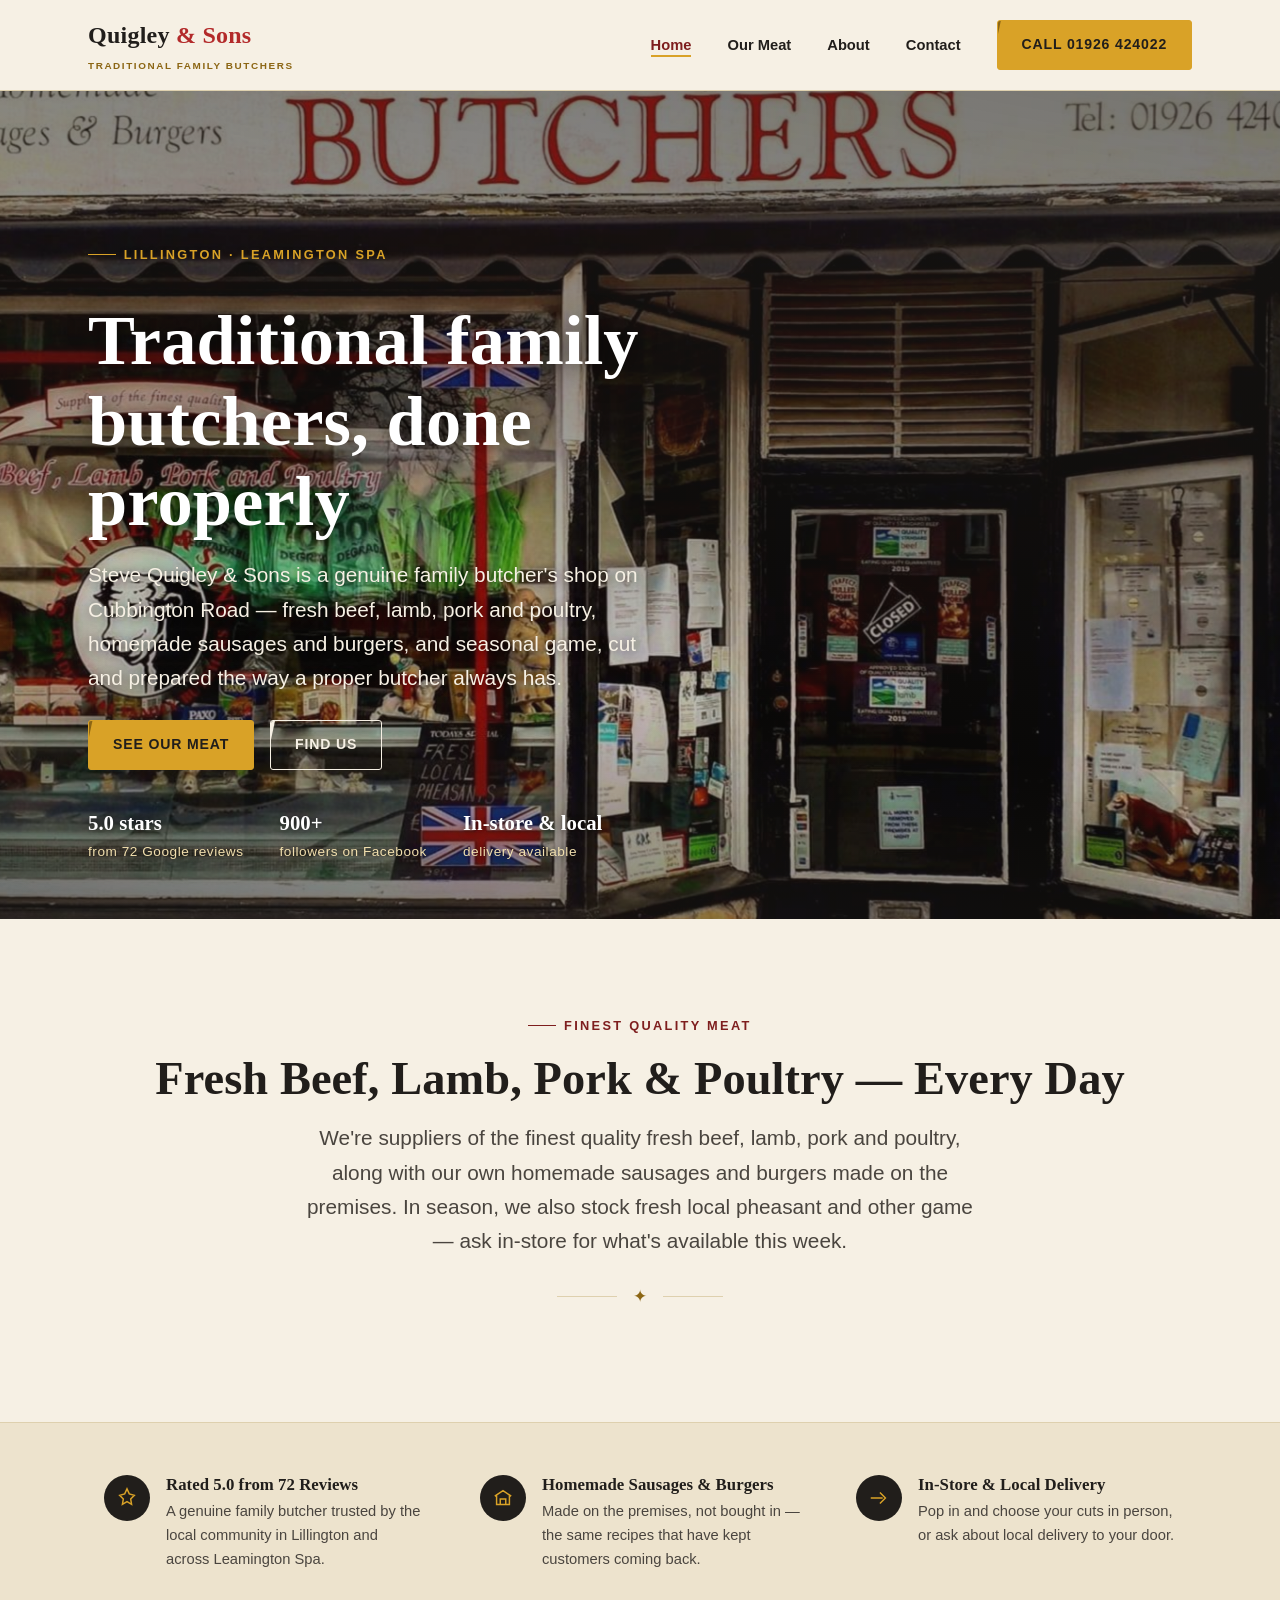
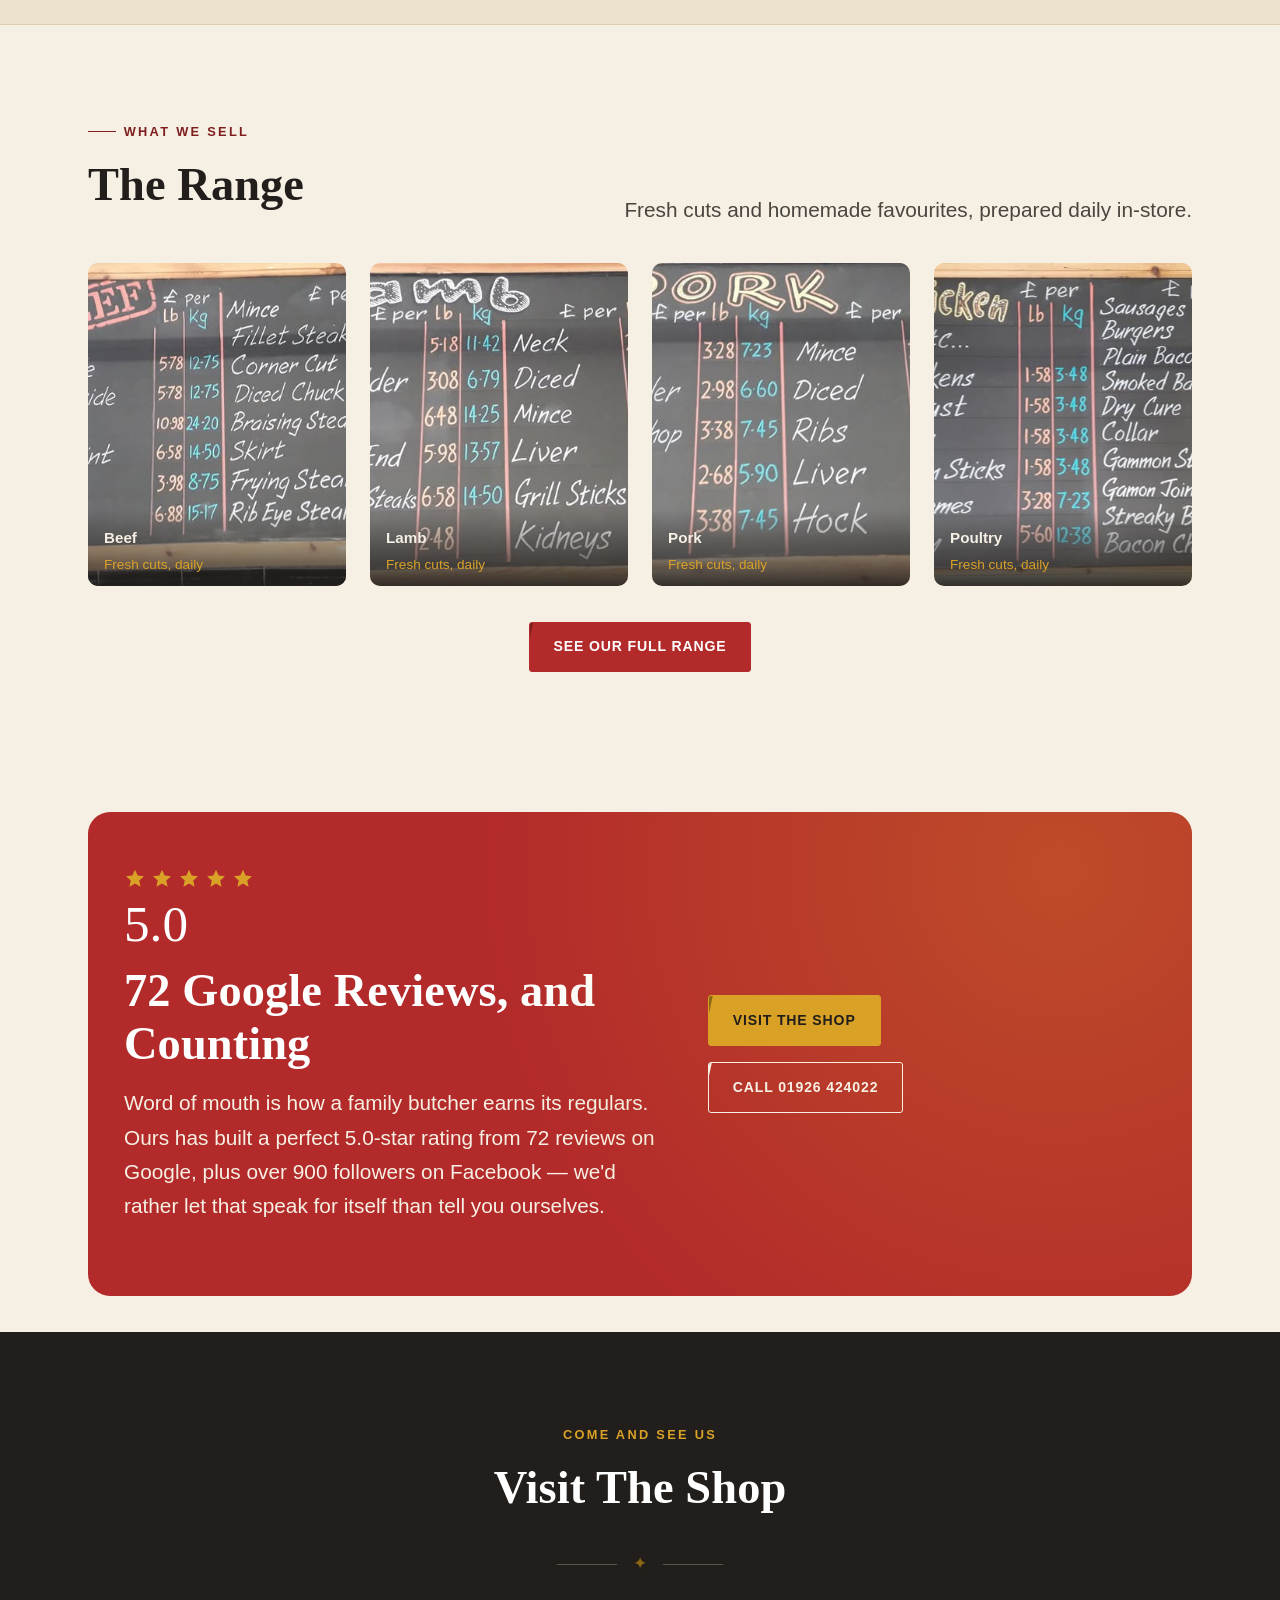
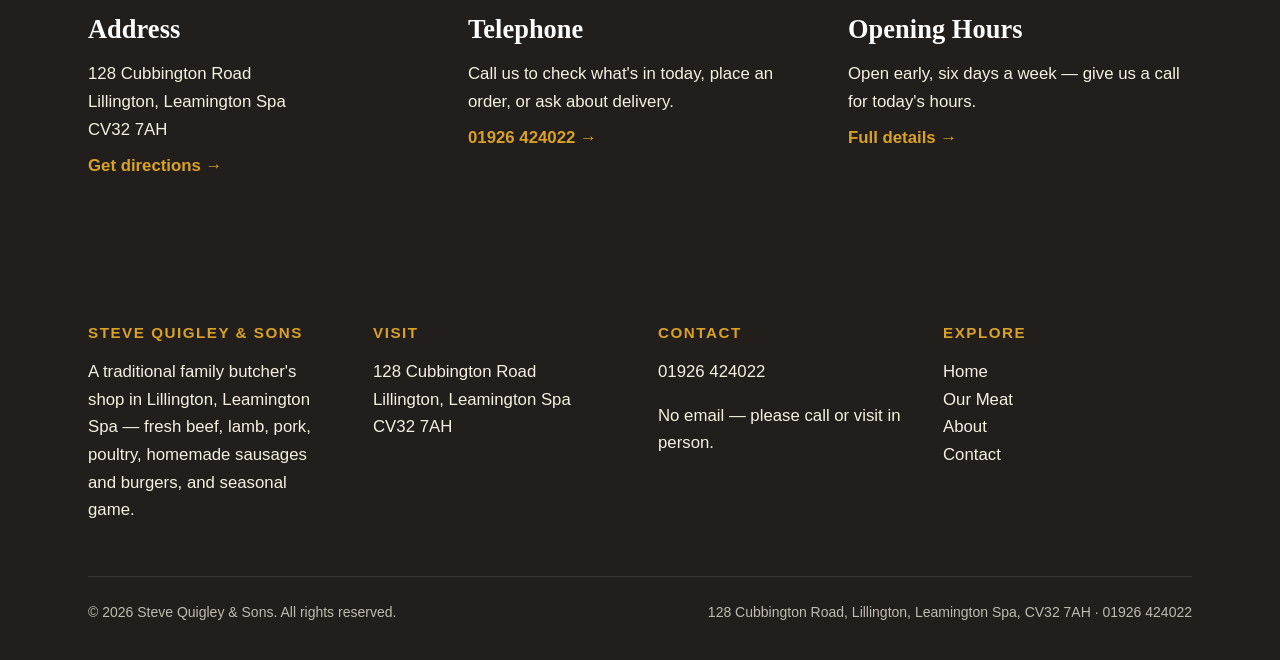
==== index.html @ 2c29aad6 "Build Steve Quigley & Sons redesign concept site Free unsolicited demo redesign for a traditional fa" ====
<!DOCTYPE html>
<html lang="en-GB" class="no-js">
<head>
<meta charset="UTF-8">
<meta name="viewport" content="width=device-width, initial-scale=1.0">
<title>Steve Quigley &amp; Sons — Traditional Family Butchers, Lillington, Leamington Spa</title>
<meta name="description" content="Steve Quigley &amp; Sons, 128 Cubbington Road, Lillington, Leamington Spa — a traditional family butcher's shop. Fresh beef, lamb, pork and poultry, homemade sausages and burgers, and seasonal game. Rated 5.0 from 72 Google reviews.">
<link rel="icon" type="image/svg+xml" href="assets/img/favicon.svg">
<link rel="stylesheet" href="assets/css/tokens.css">
<link rel="stylesheet" href="assets/css/main.css">
<style>
  /* ============================================================
     Home page — hero on the real shopfront photo + supporting sections
     Page-specific styles only; shared components live in main.css
     ============================================================ */

  /* ---- Hero ---- */
  .hero {
    position: relative;
    min-height: clamp(520px, 92vh, 880px);
    display: flex;
    align-items: flex-end;
    overflow: hidden;
    background: var(--color-charcoal);
  }
  .hero__media {
    position: absolute;
    inset: 0;
    overflow: hidden;
  }
  .hero__image {
    width: 100%;
    height: 100%;
    object-fit: cover;
    object-position: center 32%;
    transform: scale(1.06);
    filter: saturate(1);
    will-change: transform;
  }
  /* Scrim: charcoal wash, angled top -> transparent so the cream headline text
     stays legible without a flat cheap overlay. Paired with text-shadow on the
     headline/lead below for reliable legibility on top of a busy photo. */
  .hero__scrim {
    position: absolute;
    inset: 0;
    background: linear-gradient(190deg,
      rgba(33, 30, 27, 0.62) 0%,
      rgba(33, 30, 27, 0.48) 38%,
      rgba(33, 30, 27, 0.28) 68%,
      rgba(33, 30, 27, 0.66) 100%);
    transition: opacity 1.2s var(--ease-out);
  }
  @keyframes hero-settle {
    from { transform: scale(1.06); filter: saturate(0.92); }
    to   { transform: scale(1); filter: saturate(1); }
  }
  .hero__image.is-active {
    animation: hero-settle 5.5s var(--ease-out) forwards;
  }
  .hero__media.is-active .hero__scrim { opacity: 1; }
  .hero__scrim { opacity: 1; }

  /* Static / reduced-motion fallback: correct final composition, no motion */
  .hero__image.is-static {
    animation: none !important;
    transform: scale(1) !important;
    filter: none !important;
  }
  .hero__scrim.is-static { opacity: 0.78 !important; }

  .hero__content {
    position: relative;
    z-index: 2;
    width: 100%;
    padding-block: var(--space-6) var(--space-5);
    color: var(--color-cream);
  }
  .hero__eyebrow {
    color: var(--color-mustard);
    text-shadow: 0 1px 4px rgba(33, 30, 27, 0.7);
  }
  .hero__eyebrow::before { background: var(--color-mustard); }
  .hero__rule {
    width: 96px;
    height: 2px;
    background: var(--color-mustard);
    margin: 0 0 var(--space-2);
    transform: scaleX(0);
    transform-origin: left center;
    transition: transform 0.9s var(--ease-brass);
    transition-delay: 0.15s;
  }
  .hero__rule.is-active { transform: scaleX(1); }
  .hero__rule.is-static { transform: scaleX(1); transition: none; }

  .hero h1 {
    color: var(--color-white);
    max-width: 18ch;
    font-size: var(--fs-h1);
    text-shadow: 0 2px 20px rgba(0, 0, 0, 0.55);
  }
  .hero__lead {
    font-family: var(--font-sans);
    font-size: var(--fs-lead);
    color: var(--color-cream);
    max-width: 48ch;
    text-shadow: 0 1px 10px rgba(0, 0, 0, 0.5);
  }
  .hero__actions {
    display: flex;
    flex-wrap: wrap;
    gap: var(--space-2);
    margin-top: var(--space-3);
  }
  .hero__meta {
    margin-top: var(--space-4);
    display: flex;
    flex-wrap: wrap;
    gap: var(--space-4);
    font-family: var(--font-sans);
    font-size: 0.85rem;
    letter-spacing: 0.04em;
    color: var(--color-mustard-pale);
    text-shadow: 0 1px 6px rgba(0, 0, 0, 0.5);
  }
  .hero__meta strong {
    display: block;
    font-family: var(--font-display);
    font-size: 1.3rem;
    color: var(--color-white);
    letter-spacing: 0;
  }

  @media (prefers-reduced-motion: reduce) {
    .hero__image { transform: none; animation: none; }
    .hero__scrim { opacity: 0.78; }
    .hero__rule { transform: scaleX(1); transition: none; }
  }

  /* On narrow viewports this crop lands the real photo's own red "BUTCHERS"
     signage lettering directly behind the eyebrow — measured at only ~3:1
     against the real photo pixel there, below the 4.5:1 needed for text this
     small (per the QA rule: scrim + text-shadow together is not automatically
     enough — verified against the real photo, not just a screenshot). Give
     the eyebrow a solid dark chip so it reads cleanly regardless of what's
     behind it. !important guards against source-order drift since both
     rules share identical specificity. */
  @media (max-width: 639px) {
    .hero .eyebrow {
      background: rgba(33, 30, 27, 0.75) !important;
      color: var(--color-white) !important;
      padding: 0.3em 0.7em 0.3em 0 !important;
      border-radius: 2px !important;
    }
    .hero .eyebrow::before { background: var(--color-mustard) !important; }
  }

  /* ---- Intro / tagline ---- */
  .intro {
    text-align: center;
  }
  .intro__lead {
    margin-inline: auto;
    font-size: var(--fs-lead);
  }
  .intro .ornament { margin-top: var(--space-3); }

  /* ---- Trust strip ---- */
  .trust {
    background: var(--color-cream-deep);
    border-block: 1px solid var(--color-line);
  }
  .trust-grid {
    display: grid;
    grid-template-columns: repeat(3, 1fr);
    gap: var(--space-3);
  }
  .trust-item {
    display: flex;
    align-items: flex-start;
    gap: var(--space-2);
    padding: var(--space-2);
  }
  .trust-item__icon {
    flex-shrink: 0;
    width: 46px;
    height: 46px;
    border-radius: 50%;
    background: var(--color-charcoal);
    display: flex;
    align-items: center;
    justify-content: center;
  }
  .trust-item__icon svg { width: 22px; height: 22px; }
  .trust-item h3 {
    font-size: 1.05rem;
    margin-bottom: 0.25em;
  }
  .trust-item p {
    font-family: var(--font-sans);
    font-size: 0.92rem;
    color: var(--color-text-soft);
    margin: 0;
  }
  @media (max-width: 899px) {
    .trust-grid { grid-template-columns: 1fr; }
  }

  /* ---- Range preview grid (product categories) ---- */
  .range-grid {
    display: grid;
    grid-template-columns: repeat(4, 1fr);
    gap: var(--space-3);
  }
  .range-grid .gallery-item {
    aspect-ratio: 4 / 5;
  }
  @media (max-width: 1199px) {
    .range-grid { grid-template-columns: repeat(2, 1fr); }
  }
  @media (max-width: 639px) {
    .range-grid { grid-template-columns: 1fr; }
  }
  .section-head {
    display: flex;
    flex-wrap: wrap;
    align-items: flex-end;
    justify-content: space-between;
    gap: var(--space-3);
    margin-bottom: var(--space-4);
  }
  .section-head .lead { margin-bottom: 0; }

  /* ---- Rating callout ---- */
  .rating-callout {
    background: var(--color-red);
    color: var(--color-white);
    border-radius: var(--radius-lg);
    padding: var(--space-5) var(--space-4);
    display: grid;
    grid-template-columns: 1.1fr 0.9fr;
    gap: var(--space-4);
    align-items: center;
    position: relative;
    overflow: hidden;
  }
  .rating-callout::before {
    content: "";
    position: absolute;
    inset: 0;
    background: radial-gradient(circle at 88% 12%, rgba(217, 162, 39, 0.28), transparent 55%);
    pointer-events: none;
  }
  .rating-callout h2 { color: var(--color-white); }
  .rating-callout .lead { color: var(--color-cream); font-family: var(--font-sans); }
  .rating-callout__stars {
    display: flex;
    align-items: center;
    gap: 0.3em;
    color: var(--color-mustard);
    margin-bottom: var(--space-1);
  }
  .rating-callout__stars svg { width: 22px; height: 22px; }
  .rating-callout__figure {
    font-family: var(--font-display);
    font-size: clamp(2.6rem, 4vw, 3.4rem);
    color: var(--color-white);
    line-height: 1;
  }
  .rating-callout__actions {
    position: relative;
    z-index: 1;
    display: flex;
    flex-direction: column;
    gap: var(--space-2);
    align-items: flex-start;
  }
  @media (max-width: 899px) {
    .rating-callout { grid-template-columns: 1fr; }
  }

  /* ---- Visit-us CTA band ---- */
  .visit-band {
    background: var(--color-charcoal);
    color: var(--color-cream);
  }
  .visit-grid {
    display: grid;
    grid-template-columns: repeat(3, 1fr);
    gap: var(--space-4);
    align-items: start;
  }
  .visit-grid h3 { color: var(--color-white); }
  .visit-card {
    font-family: var(--font-sans);
  }
  .visit-card p { color: var(--color-cream); margin: 0; }
  .visit-card a.visit-link {
    display: inline-block;
    margin-top: 0.5em;
    color: var(--color-mustard);
    font-weight: 700;
    text-decoration: none;
    border-bottom: 1px solid transparent;
  }
  .visit-card a.visit-link:hover { border-color: var(--color-mustard); }
  .visit-band .ornament { margin-block: var(--space-4); }
  .visit-band .ornament::before, .visit-band .ornament::after { background: rgba(246, 240, 228, 0.25); }
  .visit-cta-actions {
    display: flex;
    flex-wrap: wrap;
    gap: var(--space-2);
    margin-top: var(--space-3);
  }
  @media (max-width: 899px) {
    .visit-grid { grid-template-columns: 1fr; }
  }
</style>
</head>
<body>
<a class="skip-link" href="#main">Skip to main content</a>

<div class="scroll-progress" aria-hidden="true"><div class="scroll-progress__fill"></div></div>

<header class="site-header">
  <div class="container nav">
    <a class="nav__brand" href="index.html">
      <span>
        <span class="nav__brand-mark">Quigley<span> &amp; Sons</span></span>
        <span class="nav__brand-sub">Traditional Family Butchers</span>
      </span>
    </a>
    <button class="nav__toggle" aria-expanded="false" aria-controls="primary-nav" aria-label="Toggle menu">
      <span class="nav__toggle-icon"></span>
    </button>
    <ul class="nav__menu" id="primary-nav" data-open="false">
      <li><a href="index.html" aria-current="page">Home</a></li>
      <li><a href="meat.html">Our Meat</a></li>
      <li><a href="about.html">About</a></li>
      <li><a href="contact.html">Contact</a></li>
      <li><a class="btn btn--mustard" href="tel:01926424022">Call 01926 424022</a></li>
    </ul>
  </div>
</header>

<main id="main">

  <!-- ============ HERO: real shopfront photo ============ -->
  <section class="hero">
    <div class="hero__media" data-hero-patina>
      <img
        class="hero__image"
        src="assets/img/facebook/fb-cover-shopfront-butchers-sign.jpg"
        alt="The Steve Quigley &amp; Sons shopfront on Cubbington Road, Lillington — a cream fascia with Traditional Family Butchers and BUTCHERS painted in red lettering, a black-and-white striped awning, stone-clad frontage, and window displays of fresh meat"
        width="1440" height="1440"
        fetchpriority="high">
      <div class="hero__scrim"></div>
    </div>
    <div class="container hero__content">
      <p class="hero__eyebrow eyebrow">Lillington &middot; Leamington Spa</p>
      <div class="hero__rule"></div>
      <h1 data-reveal="up" data-reveal-delay="1">Traditional family butchers, done properly</h1>
      <p class="hero__lead" data-reveal="up" data-reveal-delay="2">
        Steve Quigley &amp; Sons is a genuine family butcher's shop on Cubbington Road — fresh beef,
        lamb, pork and poultry, homemade sausages and burgers, and seasonal game, cut and prepared
        the way a proper butcher always has.
      </p>
      <div class="hero__actions" data-reveal="up" data-reveal-delay="3">
        <a class="btn btn--mustard" href="meat.html">See Our Meat</a>
        <a class="btn btn--on-dark" href="contact.html">Find Us</a>
      </div>
      <div class="hero__meta" data-reveal="up" data-reveal-delay="3">
        <span><strong>5.0 stars</strong>from 72 Google reviews</span>
        <span><strong>900+</strong>followers on Facebook</span>
        <span><strong>In-store &amp; local</strong>delivery available</span>
      </div>
    </div>
  </section>

  <!-- ============ INTRO / TAGLINE ============ -->
  <section class="section intro">
    <div class="container" data-reveal="up">
      <p class="eyebrow text-center">Finest quality meat</p>
      <h2>Fresh Beef, Lamb, Pork &amp; Poultry — Every Day</h2>
      <p class="lead intro__lead">
        We're suppliers of the finest quality fresh beef, lamb, pork and poultry, along with our own
        homemade sausages and burgers made on the premises. In season, we also stock fresh local
        pheasant and other game — ask in-store for what's available this week.
      </p>
      <div class="ornament" aria-hidden="true">&#10022;</div>
    </div>
  </section>

  <!-- ============ TRUST / SERVICES STRIP ============ -->
  <section class="trust section--tight">
    <div class="container trust-grid">
      <div class="trust-item" data-reveal="up" data-reveal-delay="1">
        <span class="trust-item__icon" aria-hidden="true">
          <svg viewBox="0 0 24 24" fill="none" stroke="#D9A227" stroke-width="1.6"><path d="M12 2l2.5 5.5L20 9l-4 4 1 6-5-3-5 3 1-6-4-4 5.5-1.5z"/></svg>
        </span>
        <div>
          <h3>Rated 5.0 from 72 Reviews</h3>
          <p>A genuine family butcher trusted by the local community in Lillington and across Leamington Spa.</p>
        </div>
      </div>
      <div class="trust-item" data-reveal="up" data-reveal-delay="2">
        <span class="trust-item__icon" aria-hidden="true">
          <svg viewBox="0 0 24 24" fill="none" stroke="#D9A227" stroke-width="1.6"><path d="M3 10l9-6 9 6M5 9v10h14V9M9 19v-6h6v6"/></svg>
        </span>
        <div>
          <h3>Homemade Sausages &amp; Burgers</h3>
          <p>Made on the premises, not bought in — the same recipes that have kept customers coming back.</p>
        </div>
      </div>
      <div class="trust-item" data-reveal="up" data-reveal-delay="3">
        <span class="trust-item__icon" aria-hidden="true">
          <svg viewBox="0 0 24 24" fill="none" stroke="#D9A227" stroke-width="1.6"><path d="M3 12h13M13 6l6 6-6 6"/></svg>
        </span>
        <div>
          <h3>In-Store &amp; Local Delivery</h3>
          <p>Pop in and choose your cuts in person, or ask about local delivery to your door.</p>
        </div>
      </div>
    </div>
  </section>

  <!-- ============ RANGE PREVIEW GRID ============ -->
  <section class="section">
    <div class="container">
      <div class="section-head" data-reveal="up">
        <div>
          <p class="eyebrow">What we sell</p>
          <h2>The Range</h2>
        </div>
        <p class="lead">Fresh cuts and homemade favourites, prepared daily in-store.</p>
      </div>

      <div class="range-grid">
        <a class="gallery-item" href="meat.html" data-reveal="scale" data-reveal-delay="1">
          <img src="assets/img/facebook/fb-price-board-beef.jpg" width="414" height="414" loading="lazy" alt="Handwritten chalkboard listing beef cuts and prices in-store, including mince, fillet steak, silverside and braising steak">
          <span class="gallery-item__caption">
            <span class="title">Beef</span>
            <span class="price">Fresh cuts, daily</span>
          </span>
        </a>
        <a class="gallery-item" href="meat.html" data-reveal="scale" data-reveal-delay="2">
          <img src="assets/img/facebook/fb-price-board-lamb.jpg" width="414" height="414" loading="lazy" alt="Handwritten chalkboard listing lamb cuts and prices in-store, including leg, shoulder, loin and best end">
          <span class="gallery-item__caption">
            <span class="title">Lamb</span>
            <span class="price">Fresh cuts, daily</span>
          </span>
        </a>
        <a class="gallery-item" href="meat.html" data-reveal="scale" data-reveal-delay="3">
          <img src="assets/img/facebook/fb-price-board-pork.jpg" width="414" height="414" loading="lazy" alt="Handwritten chalkboard listing pork cuts and prices in-store, including leg, shoulder, chops and ribs">
          <span class="gallery-item__caption">
            <span class="title">Pork</span>
            <span class="price">Fresh cuts, daily</span>
          </span>
        </a>
        <a class="gallery-item" href="meat.html" data-reveal="scale" data-reveal-delay="4">
          <img src="assets/img/facebook/fb-price-board-chicken.jpg" width="414" height="414" loading="lazy" alt="Handwritten chalkboard listing chicken and poultry cuts and prices in-store, including whole chickens, breast and drumsticks, plus homemade sausages and bacon">
          <span class="gallery-item__caption">
            <span class="title">Poultry</span>
            <span class="price">Fresh cuts, daily</span>
          </span>
        </a>
      </div>

      <p class="text-center" style="margin-top: var(--space-4);" data-reveal="up">
        <a class="btn btn--primary" href="meat.html">See Our Full Range</a>
      </p>
    </div>
  </section>

  <!-- ============ RATING CALLOUT ============ -->
  <section class="section section--tight">
    <div class="container">
      <div class="rating-callout" data-reveal="up">
        <div>
          <div class="rating-callout__stars" aria-hidden="true">
            <svg viewBox="0 0 24 24" fill="currentColor"><path d="M12 2l2.9 6.3 6.9.7-5.2 4.7 1.5 6.8L12 17l-6.1 3.5 1.5-6.8L2.2 9l6.9-.7z"/></svg>
            <svg viewBox="0 0 24 24" fill="currentColor"><path d="M12 2l2.9 6.3 6.9.7-5.2 4.7 1.5 6.8L12 17l-6.1 3.5 1.5-6.8L2.2 9l6.9-.7z"/></svg>
            <svg viewBox="0 0 24 24" fill="currentColor"><path d="M12 2l2.9 6.3 6.9.7-5.2 4.7 1.5 6.8L12 17l-6.1 3.5 1.5-6.8L2.2 9l6.9-.7z"/></svg>
            <svg viewBox="0 0 24 24" fill="currentColor"><path d="M12 2l2.9 6.3 6.9.7-5.2 4.7 1.5 6.8L12 17l-6.1 3.5 1.5-6.8L2.2 9l6.9-.7z"/></svg>
            <svg viewBox="0 0 24 24" fill="currentColor"><path d="M12 2l2.9 6.3 6.9.7-5.2 4.7 1.5 6.8L12 17l-6.1 3.5 1.5-6.8L2.2 9l6.9-.7z"/></svg>
          </div>
          <span class="rating-callout__figure">5.0</span>
          <h2 style="margin-top: 0.3em;">72 Google Reviews, and Counting</h2>
          <p class="lead">
            Word of mouth is how a family butcher earns its regulars. Ours has built a perfect
            5.0-star rating from 72 reviews on Google, plus over 900 followers on Facebook —
            we'd rather let that speak for itself than tell you ourselves.
          </p>
        </div>
        <div class="rating-callout__actions">
          <a class="btn btn--mustard" href="contact.html">Visit The Shop</a>
          <a class="btn btn--ghost btn--on-dark" href="tel:01926424022">Call 01926 424022</a>
        </div>
      </div>
    </div>
  </section>

  <!-- ============ VISIT US / CONTACT CTA BAND ============ -->
  <section class="section section--deep visit-band">
    <div class="container">
      <div class="text-center" data-reveal="up">
        <p class="eyebrow eyebrow--on-dark">Come and see us</p>
        <h2>Visit The Shop</h2>
      </div>
      <div class="ornament" aria-hidden="true">&#10022;</div>
      <div class="visit-grid">
        <div class="visit-card" data-reveal="up" data-reveal-delay="1">
          <h3>Address</h3>
          <p>128 Cubbington Road<br>Lillington, Leamington Spa<br>CV32 7AH</p>
          <a class="visit-link" href="contact.html">Get directions &rarr;</a>
        </div>
        <div class="visit-card" data-reveal="up" data-reveal-delay="2">
          <h3>Telephone</h3>
          <p>Call us to check what's in today, place an order, or ask about delivery.</p>
          <a class="visit-link" href="tel:01926424022">01926 424022 &rarr;</a>
        </div>
        <div class="visit-card" data-reveal="up" data-reveal-delay="3">
          <h3>Opening Hours</h3>
          <p>Open early, six days a week — give us a call for today's hours.</p>
          <a class="visit-link" href="contact.html">Full details &rarr;</a>
        </div>
      </div>
    </div>
  </section>

</main>

<footer class="site-footer">
  <div class="container">
    <div class="footer-grid">
      <div>
        <h3>Steve Quigley &amp; Sons</h3>
        <p>A traditional family butcher's shop in Lillington, Leamington Spa — fresh beef, lamb, pork, poultry, homemade sausages and burgers, and seasonal game.</p>
      </div>
      <div>
        <h3>Visit</h3>
        <p>128 Cubbington Road<br>Lillington, Leamington Spa<br>CV32 7AH</p>
      </div>
      <div>
        <h3>Contact</h3>
        <p><a href="tel:01926424022">01926 424022</a></p>
        <p>No email — please call or visit in person.</p>
      </div>
      <div>
        <h3>Explore</h3>
        <p>
          <a href="index.html">Home</a><br>
          <a href="meat.html">Our Meat</a><br>
          <a href="about.html">About</a><br>
          <a href="contact.html">Contact</a>
        </p>
      </div>
    </div>
    <div class="footer-bottom">
      <span>&copy; 2026 Steve Quigley &amp; Sons. All rights reserved.</span>
      <span>128 Cubbington Road, Lillington, Leamington Spa, CV32 7AH &middot; 01926 424022</span>
    </div>
  </div>
</footer>

<script src="assets/js/main.js"></script>
</body>
</html>
---- assets/css/tokens.css ----
/* ==========================================================================
   Design tokens — Steve Quigley & Sons, Traditional Family Butchers
   Palette: traditional British high-street butcher — cream awning, red
   signage lettering, chalkboard authenticity. Drawn directly from the shop's
   own real shopfront photo (cream fascia, "BUTCHERS" in red serif lettering,
   black awning/door) and its own chalkboard price boards (mustard-yellow
   chalk lettering) rather than a generic template palette.
   ========================================================================== */

:root {
  /* ---- Colors: core ---- */
  --color-cream: #F6F0E4;         /* page background — from the awning cream */
  --color-cream-deep: #EDE3CD;    /* secondary panel background */
  --color-red: #B32A2A;           /* primary — from the real "BUTCHERS" signage lettering */
  --color-red-dark: #7E1E1E;      /* hover/active state, WCAG AA on cream */
  --color-red-deep: #5C1616;      /* darkest red, for small text needing extra contrast */
  --color-charcoal: #211E1B;      /* dark sections — from the awning/door black */
  --color-charcoal-soft: #4A453F; /* secondary text */
  --color-mustard: #D9A227;       /* accent — chalkboard yellow chalk lettering. Bright/golden, not brass. */
  --color-mustard-deep: #8C6614;  /* darker mustard for small text on cream — WCAG AA */
  --color-mustard-pale: #F1DFAE;  /* pale mustard tint for chips/backgrounds — not for text */
  --color-white: #FFFFFF;
  --color-line: #DED0AE;          /* hairline borders, warm-toned */

  /* Semantic aliases */
  --color-bg: var(--color-cream);
  --color-surface: var(--color-white);
  --color-text: var(--color-charcoal);
  --color-text-soft: var(--color-charcoal-soft);
  --color-primary: var(--color-red);
  --color-accent: var(--color-mustard);
  --color-accent-2: var(--color-red-dark);

  /* ---- Typography ----
     No CDN/webfont dependency (GitHub Pages, no build step): these are
     system-font stacks chosen to read as confident butcher-shop signage
     lettering even on the fallback alone — a slab/serif with real character
     for headings, paired with a clean, legible sans for body copy. */
  --font-display: Georgia, "Iowan Old Style", "Times New Roman", "Noto Serif", serif;
  --font-body: -apple-system, BlinkMacSystemFont, "Segoe UI", "Helvetica Neue", Arial, sans-serif;
  --font-sans: -apple-system, BlinkMacSystemFont, "Segoe UI", "Helvetica Neue", Arial, sans-serif;

  --fs-h1: clamp(2.4rem, 4.4vw + 1rem, 4.4rem);
  --fs-h2: clamp(1.9rem, 2.6vw + 1rem, 2.9rem);
  --fs-h3: clamp(1.3rem, 1.2vw + 1rem, 1.65rem);
  --fs-lead: clamp(1.1rem, 0.7vw + 0.9rem, 1.3rem);
  --fs-body: 1.05rem;
  --fs-small: 0.875rem;
  --fs-eyebrow: 0.8rem;

  --lh-tight: 1.15;
  --lh-body: 1.65;

  /* ---- Spacing scale ---- */
  --space-1: 0.5rem;
  --space-2: 1rem;
  --space-3: 1.5rem;
  --space-4: 2.25rem;
  --space-5: 3.5rem;
  --space-6: 5.5rem;
  --space-7: 8rem;

  /* ---- Layout ---- */
  --container-width: 1200px;
  --container-pad: clamp(1.25rem, 4vw, 3rem);
  --radius-sm: 4px;
  --radius-md: 10px;
  --radius-lg: 22px;

  /* ---- Shadows (warm-toned, not cool grey) ---- */
  --shadow-card: 0 14px 32px -18px rgba(33, 30, 27, 0.35);
  --shadow-card-hover: 0 22px 44px -16px rgba(33, 30, 27, 0.42);
  --shadow-soft: 0 8px 20px -12px rgba(33, 30, 27, 0.25);

  /* ---- Motion ---- */
  --ease-out: cubic-bezier(0.22, 1, 0.36, 1);
  --ease-brass: cubic-bezier(0.16, 0.84, 0.44, 1);
  --dur-fast: 220ms;
  --dur-med: 550ms;
  --dur-slow: 1100ms;

  /* Breakpoints (reference only, used in comments): 640 / 900 / 1200 */
}
---- assets/css/main.css ----
/* ==========================================================================
   Steve Quigley & Sons — shared stylesheet
   Reset, layout, nav, footer, buttons, cards, reveal-on-scroll system.
   Page-specific styles live inline in each page's <style> block.
   ========================================================================== */

/* ---- Reset ---- */
*, *::before, *::after { box-sizing: border-box; }
html { scroll-behavior: smooth; }
@media (prefers-reduced-motion: reduce) {
  html { scroll-behavior: auto; }
  *, *::before, *::after {
    animation-duration: 0.001ms !important;
    animation-iteration-count: 1 !important;
    transition-duration: 0.001ms !important;
    scroll-behavior: auto !important;
  }
}
body {
  margin: 0;
  background: var(--color-bg);
  color: var(--color-text);
  font-family: var(--font-body);
  font-size: var(--fs-body);
  line-height: var(--lh-body);
  -webkit-font-smoothing: antialiased;
}
img, svg { max-width: 100%; display: block; }
h1, h2, h3, h4 {
  font-family: var(--font-display);
  line-height: var(--lh-tight);
  letter-spacing: 0.002em;
  margin: 0 0 var(--space-2);
  color: var(--color-charcoal);
  font-weight: 700;
}
h1 { font-size: var(--fs-h1); }
h2 { font-size: var(--fs-h2); }
h3 { font-size: var(--fs-h3); font-weight: 600; }
p { margin: 0 0 var(--space-2); }
a { color: inherit; }
ul, ol { padding-left: 1.2em; }
button { font-family: inherit; }

/* ---- Focus ---- */
:focus-visible {
  outline: 2px solid var(--color-red);
  outline-offset: 3px;
  border-radius: 4px;
}

/* ---- Skip link ---- */
.skip-link {
  position: absolute;
  left: -9999px;
  top: 0;
  background: var(--color-red);
  color: var(--color-white);
  padding: var(--space-1) var(--space-2);
  z-index: 200;
  border-radius: 0 0 var(--radius-sm) 0;
  font-weight: 600;
  font-family: var(--font-sans);
}
.skip-link:focus { left: 0; }

/* ---- Layout helpers ---- */
.container {
  max-width: var(--container-width);
  margin-inline: auto;
  padding-inline: var(--container-pad);
}
.section { padding-block: var(--space-6); }
.section--tight { padding-block: var(--space-4); }
.section--deep {
  background: var(--color-charcoal);
  color: var(--color-cream);
}
.section--deep h2, .section--deep h3 { color: var(--color-white); }
.section--deep .lead { color: var(--color-cream); }
.section--deep .eyebrow { color: var(--color-mustard); }
.section--cream-deep { background: var(--color-cream-deep); }
.lead {
  font-size: var(--fs-lead);
  color: var(--color-text-soft);
  max-width: 58ch;
  font-family: var(--font-sans);
}
.eyebrow {
  display: inline-flex;
  align-items: center;
  gap: 0.6em;
  font-family: var(--font-sans);
  text-transform: uppercase;
  letter-spacing: 0.18em;
  color: var(--color-red-dark);
  font-size: var(--fs-eyebrow);
  font-weight: 700;
  margin-bottom: var(--space-2);
}
.eyebrow::before {
  content: "";
  width: 28px;
  height: 1px;
  background: currentColor;
  display: inline-block;
}
.eyebrow--on-dark { color: var(--color-mustard); }
.text-center { text-align: center; }
.text-center .eyebrow::before { display: none; }
.visually-hidden {
  position: absolute; width: 1px; height: 1px; overflow: hidden;
  clip: rect(0 0 0 0); white-space: nowrap;
}

/* ---- Scroll progress line (desktop cohesion device) ---- */
.scroll-progress {
  position: fixed;
  left: 0;
  top: 0;
  width: 3px;
  height: 100vh;
  z-index: 90;
  pointer-events: none;
  display: none;
}
.scroll-progress__fill {
  width: 100%;
  height: var(--progress, 0%);
  background: var(--color-mustard);
  transition: height 80ms linear;
}
@media (min-width: 900px) {
  .scroll-progress { display: block; }
}

/* ---- Header / Nav ---- */
.site-header {
  position: sticky;
  top: 0;
  z-index: 100;
  background: var(--color-cream);
  border-bottom: 1px solid var(--color-line);
}
.nav {
  display: flex;
  align-items: center;
  justify-content: space-between;
  padding-block: var(--space-2);
  gap: var(--space-3);
}
.nav__brand {
  display: inline-flex;
  align-items: center;
  gap: 0.65em;
  text-decoration: none;
  white-space: nowrap;
}
.nav__brand-mark {
  font-family: var(--font-display);
  font-weight: 700;
  font-size: 1.5rem;
  letter-spacing: 0.01em;
  color: var(--color-charcoal);
}
.nav__brand-mark span { color: var(--color-red); }
.nav__brand-sub {
  display: block;
  font-family: var(--font-sans);
  font-size: 0.62rem;
  text-transform: uppercase;
  letter-spacing: 0.16em;
  color: var(--color-mustard-deep);
  font-weight: 700;
  margin-top: 2px;
}
.nav__toggle {
  display: none;
  background: none;
  border: 2px solid var(--color-charcoal);
  border-radius: var(--radius-sm);
  width: 44px;
  height: 44px;
  align-items: center;
  justify-content: center;
  cursor: pointer;
}
.nav__toggle-icon,
.nav__toggle-icon::before,
.nav__toggle-icon::after {
  display: block;
  width: 20px;
  height: 2px;
  background: var(--color-charcoal);
  position: relative;
  transition: transform var(--dur-fast) var(--ease-out), opacity var(--dur-fast);
}
.nav__toggle-icon::before { content: ""; position: absolute; top: -6px; }
.nav__toggle-icon::after { content: ""; position: absolute; top: 6px; }
.nav__toggle[aria-expanded="true"] .nav__toggle-icon { background: transparent; }
.nav__toggle[aria-expanded="true"] .nav__toggle-icon::before { transform: translateY(6px) rotate(45deg); }
.nav__toggle[aria-expanded="true"] .nav__toggle-icon::after { transform: translateY(-6px) rotate(-45deg); }

.nav__menu {
  display: flex;
  align-items: center;
  gap: var(--space-4);
  list-style: none;
  margin: 0;
  padding: 0;
  font-family: var(--font-sans);
}
.nav__menu a:not(.btn) {
  text-decoration: none;
  font-weight: 600;
  font-size: 0.92rem;
  color: var(--color-charcoal);
  position: relative;
  padding-bottom: 4px;
}
.nav__menu a:not(.btn)::after {
  content: "";
  position: absolute;
  left: 0; bottom: 0;
  width: 0;
  height: 2px;
  background: var(--color-mustard);
  transition: width var(--dur-fast) var(--ease-out);
}
.nav__menu a:not(.btn):hover::after,
.nav__menu a[aria-current="page"]::after { width: 100%; }
.nav__menu a[aria-current="page"] { color: var(--color-red-dark); }

@media (max-width: 899px) {
  .nav__toggle { display: inline-flex; }
  .nav__menu {
    position: fixed;
    inset: 68px 0 0 0;
    background: var(--color-cream);
    flex-direction: column;
    align-items: flex-start;
    padding: var(--space-4) var(--container-pad);
    gap: var(--space-3);
    transform: translateX(100%);
    transition: transform var(--dur-med) var(--ease-out);
    overflow-y: auto;
  }
  .nav__menu[data-open="true"] { transform: translateX(0); }
}

/* ---- Buttons ---- */
.btn {
  display: inline-flex;
  align-items: center;
  gap: 0.5em;
  text-decoration: none;
  font-weight: 600;
  font-family: var(--font-sans);
  text-transform: uppercase;
  letter-spacing: 0.06em;
  font-size: 0.88rem;
  padding: 0.9em 1.7em;
  border-radius: 3px;
  border: 1.5px solid transparent;
  cursor: pointer;
  position: relative;
  overflow: hidden;
  isolation: isolate;
  min-height: 44px;
}
.btn::before {
  content: "";
  position: absolute;
  inset: 0;
  z-index: -1;
  transform: translateX(-101%) skewX(-12deg);
  transition: transform var(--dur-med) var(--ease-out);
}
.btn:hover::before,
.btn:focus-visible::before { transform: translateX(0) skewX(-12deg); }

.btn--primary {
  background: var(--color-red);
  color: var(--color-white);
  border-color: var(--color-red);
}
.btn--primary::before { background: var(--color-red-dark); }

.btn--mustard {
  background: var(--color-mustard);
  color: var(--color-charcoal);
  border-color: var(--color-mustard);
}
.btn--mustard::before { background: var(--color-mustard-deep); }
.btn--mustard:hover, .btn--mustard:focus-visible { color: var(--color-white); }

.btn--ghost {
  background: transparent;
  border-color: currentColor;
  color: var(--color-charcoal);
}
.btn--ghost::before { background: var(--color-charcoal); }
.btn--ghost:hover, .btn--ghost:focus-visible { color: var(--color-cream); }

.btn--on-dark { color: var(--color-cream); border-color: var(--color-cream); }
.btn--on-dark::before { background: var(--color-cream); }
.btn--on-dark:hover, .btn--on-dark:focus-visible { color: var(--color-charcoal); }

/* ---- Cards ---- */
.card {
  background: var(--color-surface);
  border: 1px solid var(--color-line);
  border-top: 3px solid var(--color-line);
  border-radius: var(--radius-md);
  padding: var(--space-3);
  box-shadow: var(--shadow-card);
  transition: transform var(--dur-fast) var(--ease-out),
              box-shadow var(--dur-fast) var(--ease-out),
              border-color var(--dur-fast) var(--ease-out);
}
.card:hover {
  transform: translateY(-4px);
  box-shadow: var(--shadow-card-hover);
  border-top-color: var(--color-mustard);
}

/* ---- Chips / signage-style tags ---- */
.chip {
  display: inline-block;
  background: var(--color-mustard-pale);
  color: var(--color-charcoal);
  border-radius: 999px;
  padding: 0.35em 0.95em;
  font-size: var(--fs-small);
  font-family: var(--font-sans);
  font-weight: 600;
  margin: 0 0.4em 0.4em 0;
  border: 1px solid var(--color-line);
}
.chip--dark {
  background: var(--color-charcoal);
  color: var(--color-mustard);
  border-color: var(--color-charcoal);
}

/* ---- Provenance-style label (small tag on images/cards) ---- */
.label-tag {
  display: inline-flex;
  align-items: center;
  gap: 0.5em;
  font-family: var(--font-sans);
  text-transform: uppercase;
  letter-spacing: 0.1em;
  font-size: 0.7rem;
  font-weight: 700;
  color: var(--color-mustard);
  background: var(--color-charcoal);
  padding: 0.4em 0.8em;
  border-radius: 2px;
}

/* ---- Badges (trust bar) ---- */
.badge-row {
  display: flex;
  flex-wrap: wrap;
  gap: var(--space-3);
  align-items: center;
  justify-content: center;
}
.badge {
  font-family: var(--font-sans);
  text-transform: uppercase;
  letter-spacing: 0.08em;
  font-size: 0.85rem;
  font-weight: 600;
  color: var(--color-text-soft);
}

/* ---- Tables (generic data display) ---- */
.price-table {
  width: 100%;
  border-collapse: collapse;
  margin-block: var(--space-2) var(--space-4);
  font-family: var(--font-sans);
}
.price-table th, .price-table td {
  text-align: left;
  padding: 0.8em 1em;
  border-bottom: 1px solid var(--color-line);
}
.price-table th {
  font-family: var(--font-sans);
  text-transform: uppercase;
  letter-spacing: 0.06em;
  color: var(--color-charcoal);
  font-size: 0.82rem;
}
.price-table td:last-child, .price-table th:last-child {
  text-align: right;
  font-family: var(--font-display);
  font-size: 1.2rem;
  color: var(--color-red-dark);
}

/* ---- Accordion (FAQ-style) ---- */
.accordion { border-top: 1px solid var(--color-line); }
.accordion__item { border-bottom: 1px solid var(--color-line); }
.accordion__item summary {
  cursor: pointer;
  list-style: none;
  padding: var(--space-2) 0;
  font-family: var(--font-display);
  font-size: 1.2rem;
  color: var(--color-charcoal);
  display: flex;
  align-items: center;
  justify-content: space-between;
  gap: var(--space-2);
}
.accordion__item summary::-webkit-details-marker { display: none; }
.accordion__item summary::after {
  content: "+";
  font-size: 1.5rem;
  color: var(--color-mustard-deep);
  transition: transform var(--dur-fast) var(--ease-out);
  flex-shrink: 0;
}
.accordion__item[open] summary::after { transform: rotate(45deg); }
.accordion__item p { padding-bottom: var(--space-2); max-width: 65ch; }

/* ---- Reveal-on-scroll system ----
   Elements: <div data-reveal="up|fade|left|right|scale" data-reveal-delay="1..4">
   JS adds .is-visible when in view; reduced-motion users see final state immediately. */
[data-reveal] {
  opacity: 0;
  transition: opacity var(--dur-slow) var(--ease-out), transform var(--dur-slow) var(--ease-out);
  transition-delay: calc(var(--reveal-delay, 0) * 90ms);
}
[data-reveal="up"] { transform: translateY(28px); }
[data-reveal="left"] { transform: translateX(-32px); }
[data-reveal="right"] { transform: translateX(32px); }
[data-reveal="scale"] { transform: scale(0.94); }
[data-reveal].is-visible {
  opacity: 1;
  transform: none;
}
@media (prefers-reduced-motion: reduce) {
  [data-reveal] { opacity: 1; transform: none; transition: none; }
}
.no-js [data-reveal] { opacity: 1; transform: none; }

/* ---- Footer ---- */
.site-footer {
  background: var(--color-charcoal);
  color: var(--color-cream);
  padding-block: var(--space-5) var(--space-4);
}
.site-footer h2, .site-footer h3 { color: var(--color-white); }
.site-footer a { text-decoration: none; }
.site-footer a:hover { color: var(--color-mustard); }
.footer-grid {
  display: grid;
  grid-template-columns: repeat(auto-fit, minmax(200px, 1fr));
  gap: var(--space-4);
  margin-bottom: var(--space-4);
  font-family: var(--font-sans);
}
.footer-grid h3 {
  font-family: var(--font-sans);
  font-size: 0.95rem;
  text-transform: uppercase;
  letter-spacing: 0.1em;
  color: var(--color-mustard);
  margin-bottom: var(--space-2);
}
.footer-social {
  display: flex;
  gap: var(--space-2);
  list-style: none;
  padding: 0;
  margin: var(--space-1) 0 0;
}
.footer-bottom {
  border-top: 1px solid rgba(246, 240, 228, 0.15);
  padding-top: var(--space-3);
  font-size: var(--fs-small);
  font-family: var(--font-sans);
  opacity: 0.75;
  display: flex;
  flex-wrap: wrap;
  justify-content: space-between;
  gap: var(--space-2);
}

/* ---- Generic grids ---- */
.grid {
  display: grid;
  gap: var(--space-3);
}
.grid--2 { grid-template-columns: repeat(2, 1fr); }
.grid--3 { grid-template-columns: repeat(3, 1fr); }
.grid--4 { grid-template-columns: repeat(4, 1fr); }
@media (max-width: 1199px) {
  .grid--4 { grid-template-columns: repeat(2, 1fr); }
}
@media (max-width: 639px) {
  .grid--2, .grid--3, .grid--4 { grid-template-columns: 1fr; }
  h1 { font-size: clamp(2.1rem, 9vw, 2.8rem); }
}

/* ---- Gallery figure (used on Our Meat page) ---- */
.gallery-item {
  position: relative;
  overflow: hidden;
  border-radius: var(--radius-md);
  background: var(--color-charcoal);
}
.gallery-item img {
  width: 100%;
  height: 100%;
  object-fit: cover;
  transition: transform var(--dur-med) var(--ease-out);
}
.gallery-item:hover img { transform: scale(1.06); }
.gallery-item__caption {
  position: absolute;
  inset: auto 0 0 0;
  padding: var(--space-2) var(--space-2) var(--space-1);
  background: linear-gradient(to top, rgba(33, 30, 27, 0.92), rgba(33, 30, 27, 0));
  color: var(--color-cream);
  font-family: var(--font-sans);
}
.gallery-item__caption .title { font-weight: 700; font-size: 0.95rem; display: block; }
.gallery-item__caption .price { color: var(--color-mustard); font-size: 0.85rem; }

/* ---- Divider ornament (butcher-shop flourish) ---- */
.ornament {
  display: flex;
  align-items: center;
  justify-content: center;
  gap: var(--space-2);
  color: var(--color-mustard-deep);
  margin-block: var(--space-3);
}
.ornament::before, .ornament::after {
  content: "";
  height: 1px;
  width: 60px;
  background: var(--color-line);
}

/* ---- Notice / honest-note block (e.g. "phone only", "hours may vary") ---- */
.notice {
  display: grid;
  grid-template-columns: auto 1fr;
  gap: var(--space-3);
  align-items: start;
  background: var(--color-cream-deep);
  border: 1px solid var(--color-line);
  border-left: 4px solid var(--color-red);
  border-radius: var(--radius-sm);
  padding: var(--space-3) var(--space-4);
}
@media (max-width: 639px) {
  .notice { grid-template-columns: 1fr; }
}
.notice__icon {
  width: 40px;
  height: 40px;
  flex-shrink: 0;
  color: var(--color-red-dark);
}
.notice h3 { margin-bottom: 0.3em; }
.notice p { font-family: var(--font-sans); font-size: 0.95rem; color: var(--color-text-soft); margin-bottom: 0; }
.notice p + p { margin-top: 0.6em; }
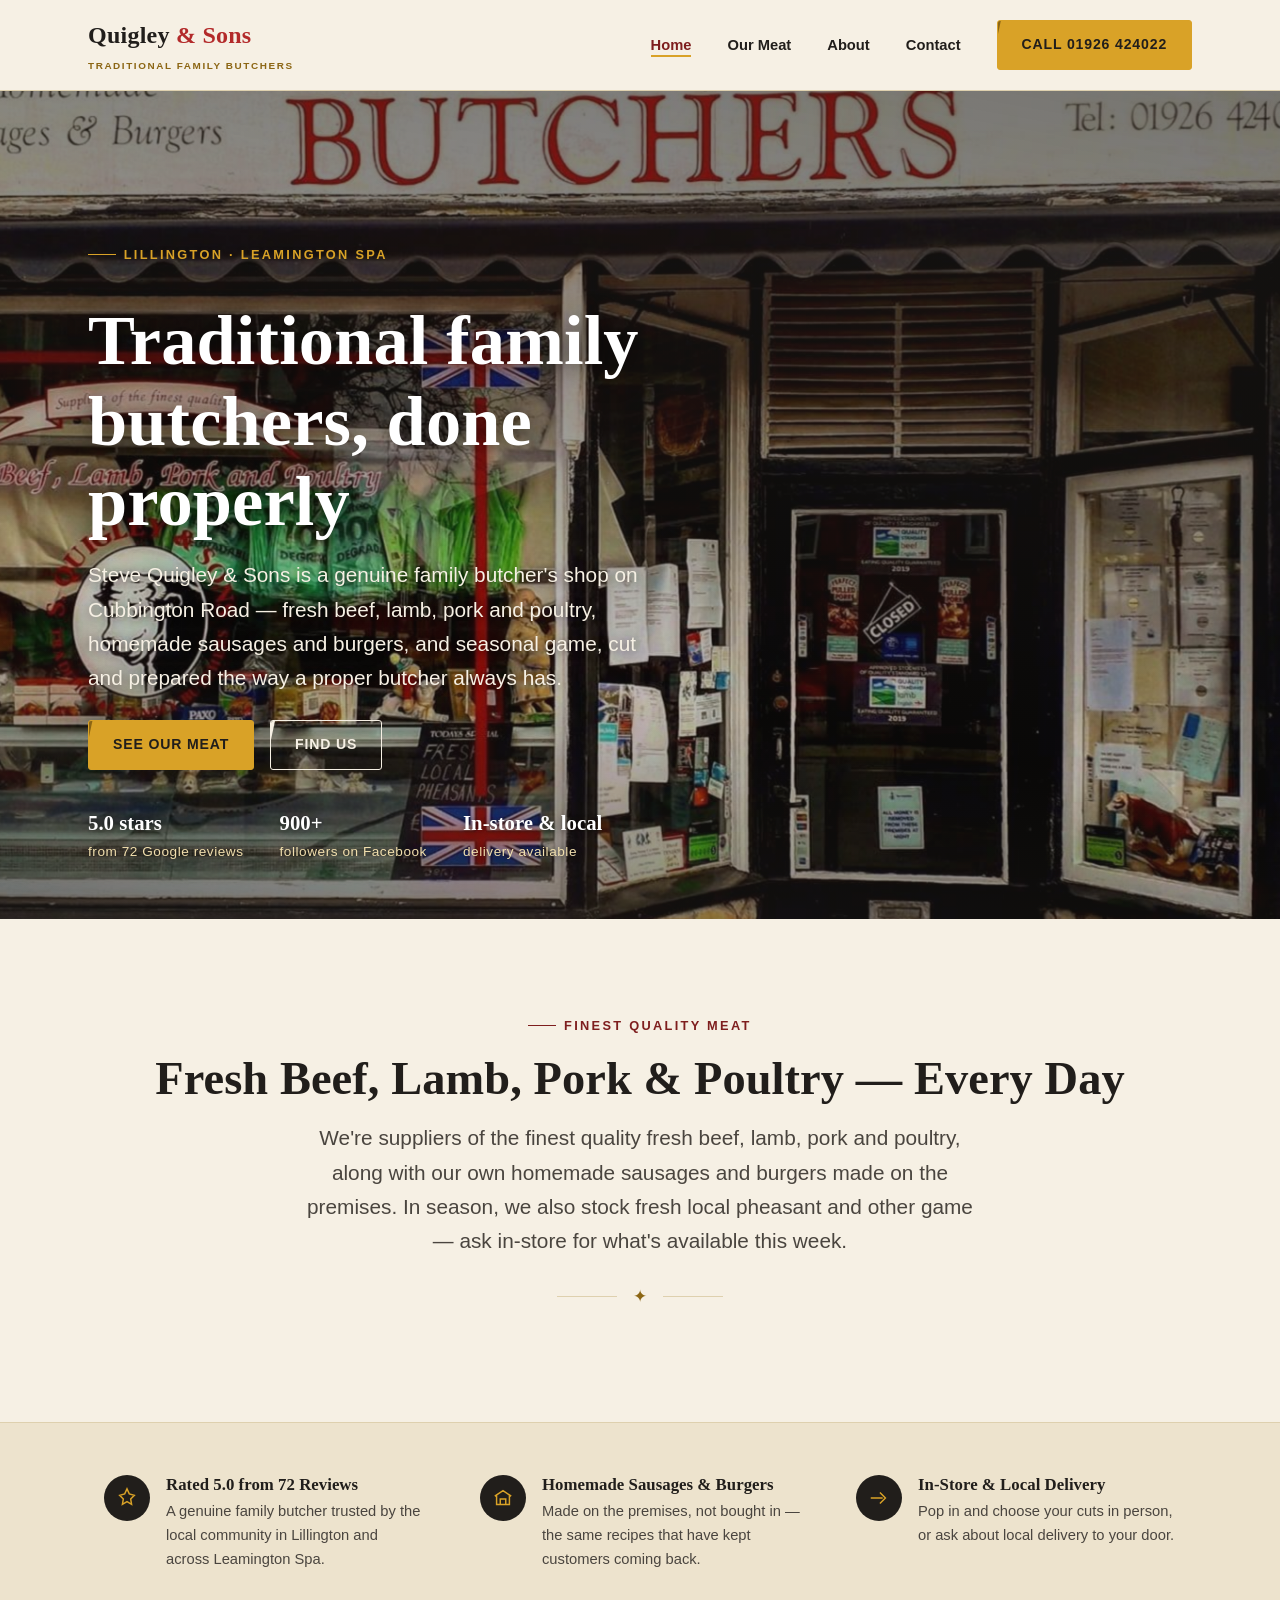
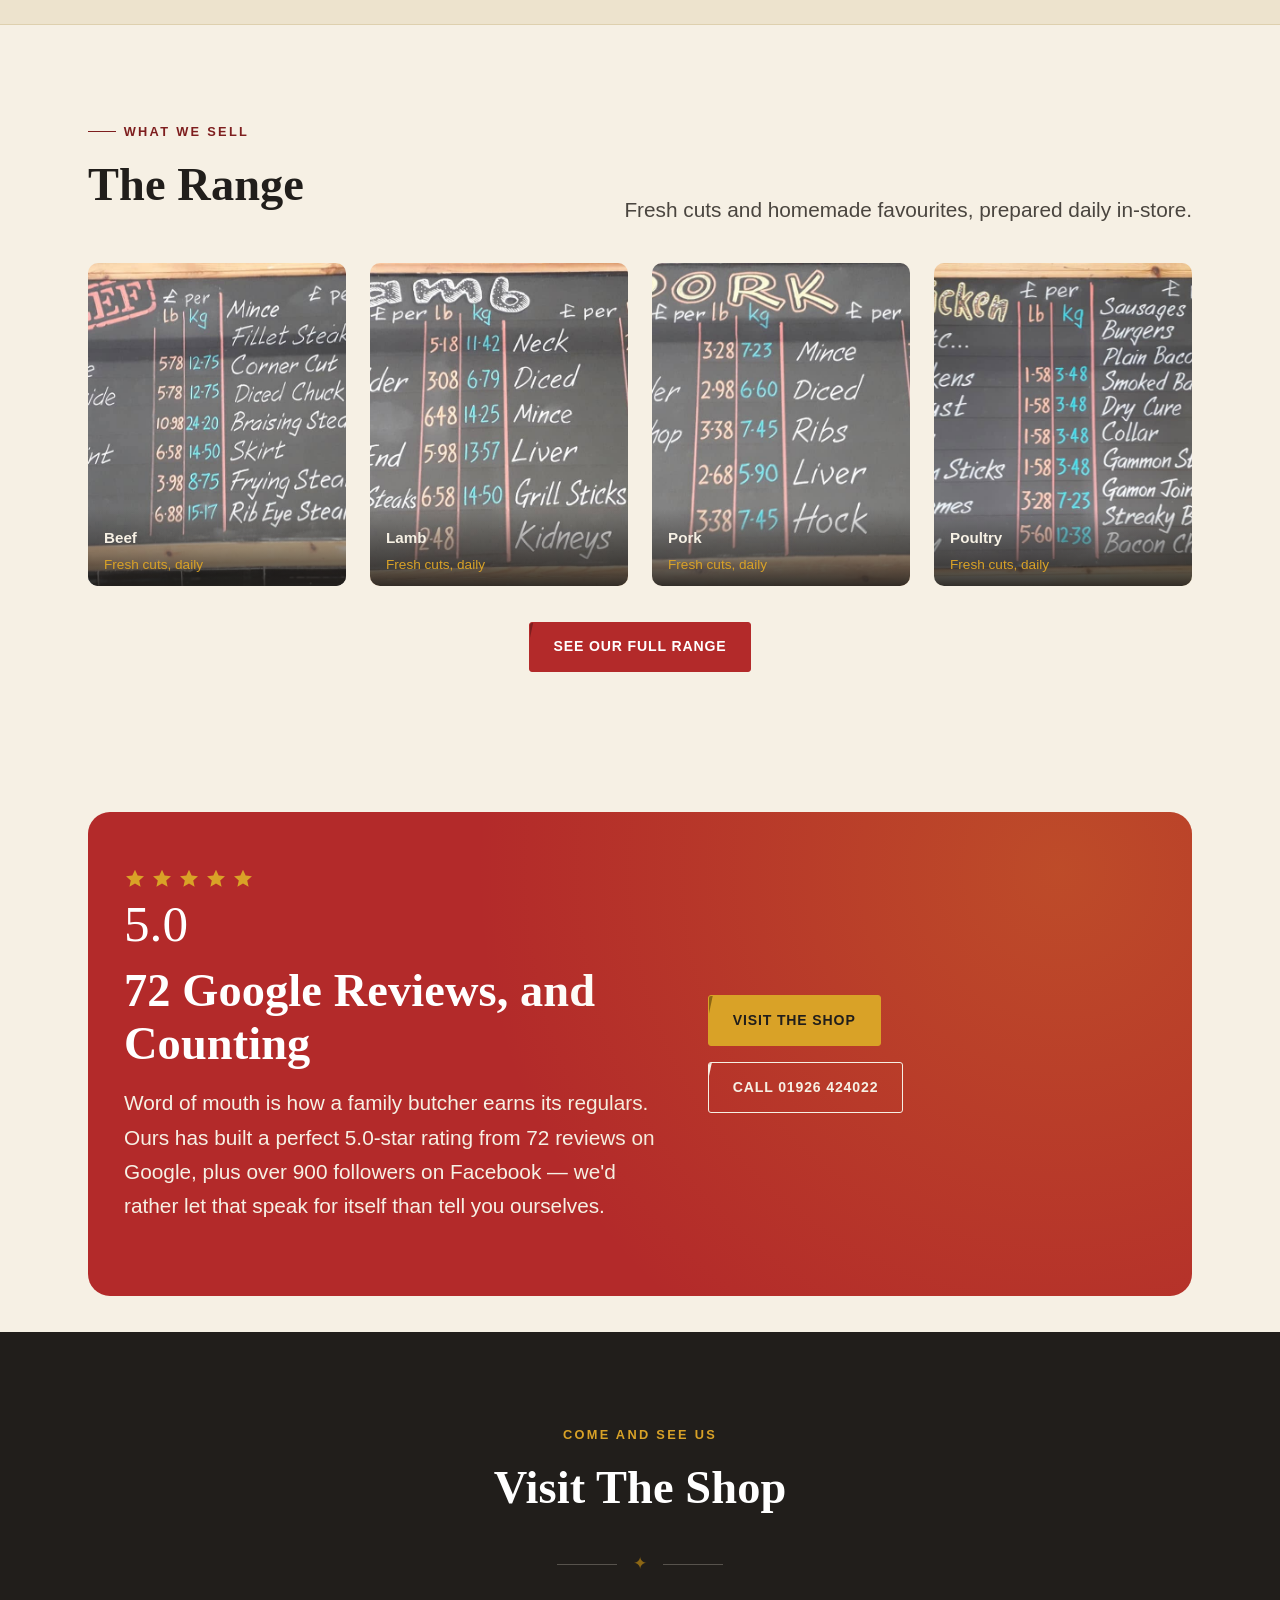
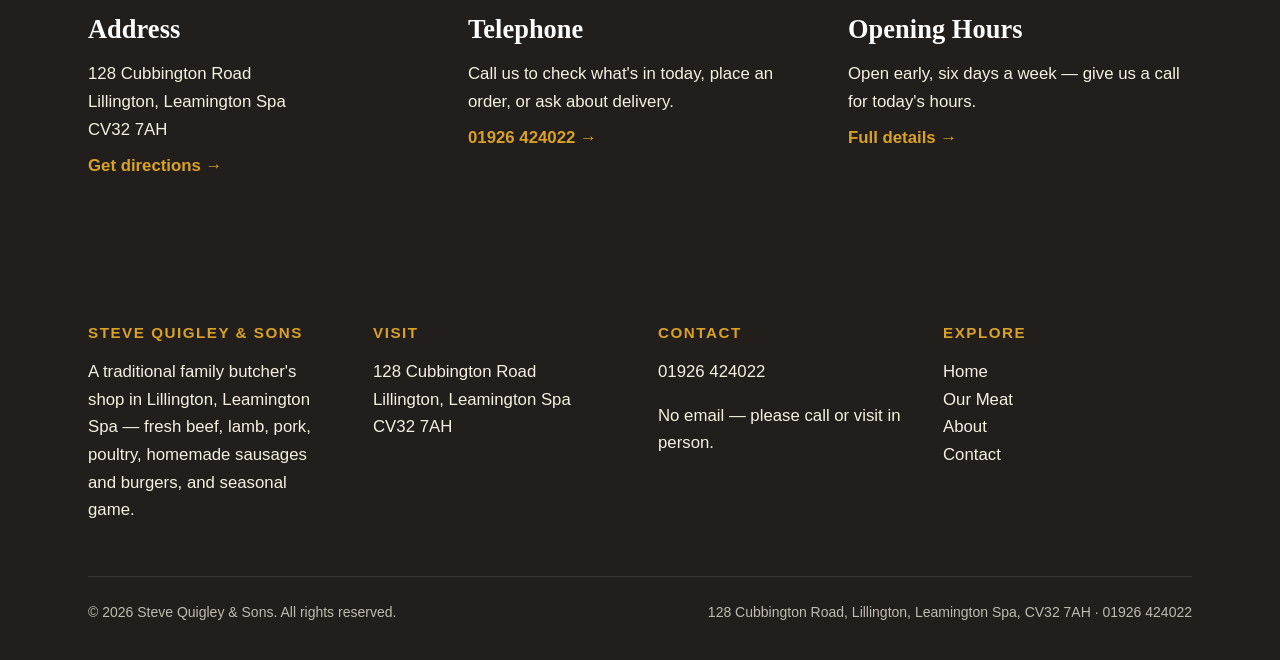
==== commit dec1644e: "Fix chalkboard menu photo cropping on Our Meat page Source images were 414x414 square Facebook thumb" ====
--- a/index.html
+++ b/index.html
@@ -437,28 +437,28 @@
 
       <div class="range-grid">
         <a class="gallery-item" href="meat.html" data-reveal="scale" data-reveal-delay="1">
-          <img src="assets/img/facebook/fb-price-board-beef.jpg" width="414" height="414" loading="lazy" alt="Handwritten chalkboard listing beef cuts and prices in-store, including mince, fillet steak, silverside and braising steak">
+          <img src="assets/img/facebook/fb-price-board-beef.jpg" width="960" height="720" loading="lazy" alt="Handwritten chalkboard listing beef cuts and prices in-store, including mince, fillet steak, silverside and braising steak">
           <span class="gallery-item__caption">
             <span class="title">Beef</span>
             <span class="price">Fresh cuts, daily</span>
           </span>
         </a>
         <a class="gallery-item" href="meat.html" data-reveal="scale" data-reveal-delay="2">
-          <img src="assets/img/facebook/fb-price-board-lamb.jpg" width="414" height="414" loading="lazy" alt="Handwritten chalkboard listing lamb cuts and prices in-store, including leg, shoulder, loin and best end">
+          <img src="assets/img/facebook/fb-price-board-lamb.jpg" width="960" height="720" loading="lazy" alt="Handwritten chalkboard listing lamb cuts and prices in-store, including leg, shoulder, loin and best end">
           <span class="gallery-item__caption">
             <span class="title">Lamb</span>
             <span class="price">Fresh cuts, daily</span>
           </span>
         </a>
         <a class="gallery-item" href="meat.html" data-reveal="scale" data-reveal-delay="3">
-          <img src="assets/img/facebook/fb-price-board-pork.jpg" width="414" height="414" loading="lazy" alt="Handwritten chalkboard listing pork cuts and prices in-store, including leg, shoulder, chops and ribs">
+          <img src="assets/img/facebook/fb-price-board-pork.jpg" width="960" height="720" loading="lazy" alt="Handwritten chalkboard listing pork cuts and prices in-store, including leg, shoulder, chops and ribs">
           <span class="gallery-item__caption">
             <span class="title">Pork</span>
             <span class="price">Fresh cuts, daily</span>
           </span>
         </a>
         <a class="gallery-item" href="meat.html" data-reveal="scale" data-reveal-delay="4">
-          <img src="assets/img/facebook/fb-price-board-chicken.jpg" width="414" height="414" loading="lazy" alt="Handwritten chalkboard listing chicken and poultry cuts and prices in-store, including whole chickens, breast and drumsticks, plus homemade sausages and bacon">
+          <img src="assets/img/facebook/fb-price-board-chicken.jpg" width="960" height="720" loading="lazy" alt="Handwritten chalkboard listing chicken and poultry cuts and prices in-store, including whole chickens, breast and drumsticks, plus homemade sausages and bacon">
           <span class="gallery-item__caption">
             <span class="title">Poultry</span>
             <span class="price">Fresh cuts, daily</span>
